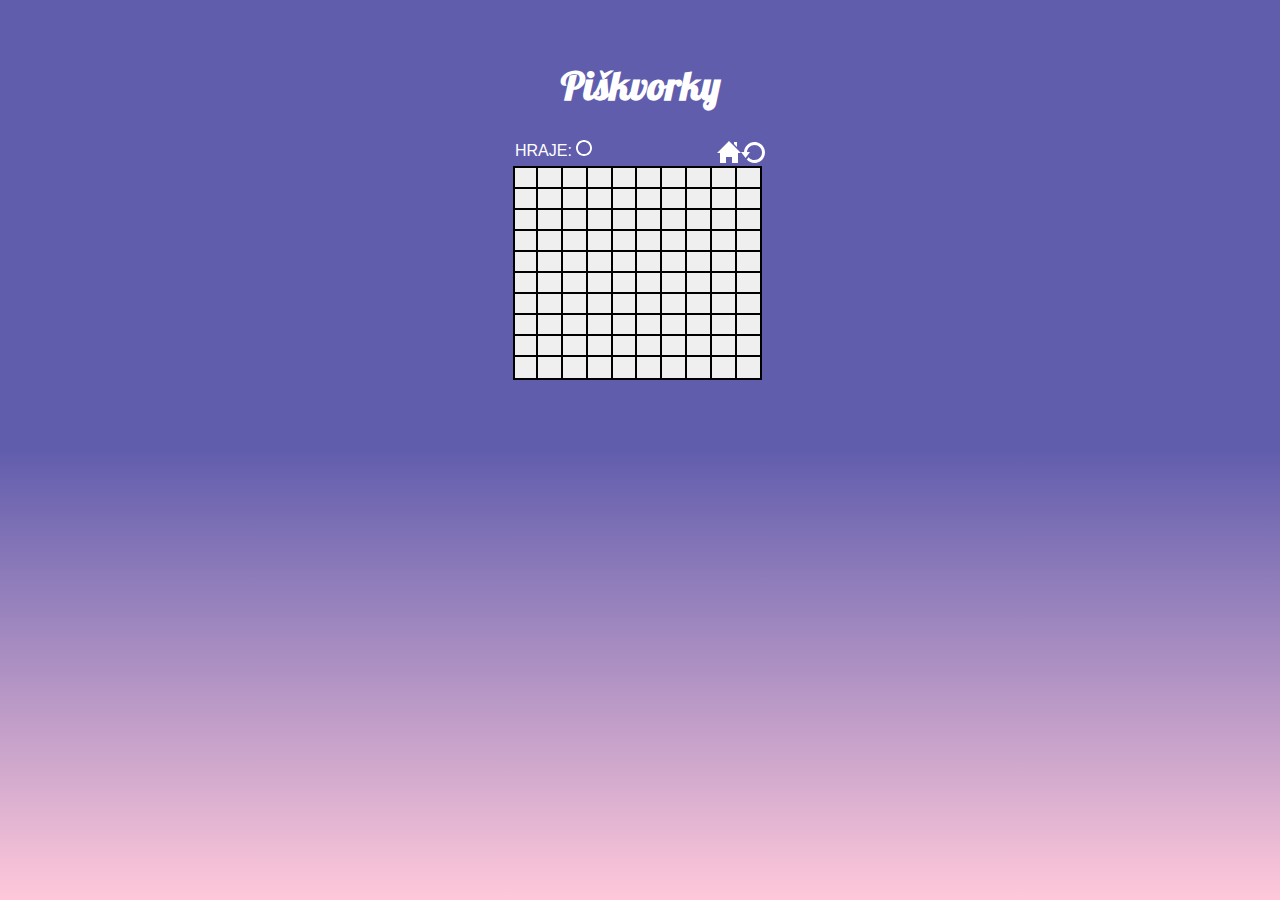
==== hra.html @ 640c9ea1 "adding style for game field" ====
<!DOCTYPE html>
<html lang="en">
  <head>
    <meta charset="UTF-8" />
    <meta http-equiv="X-UA-Compatible" content="IE=edge" />
    <meta name="viewport" content="width=device-width, initial-scale=1.0" />
    <title>Piškvorky</title>
    <link rel="stylesheet" href="style.css" />
  </head>
  <body class="container">
    <div class="game">
      <div class="game--heading"><h1>Piškvorky</h1></div>
      <div class="game--header">
        <div><p>HRAJE: <img class="icons" src="assets/circle.svg" alt=""></p></div>
        <div class="game--buttons">
          <a class="game--button__green" href="index.html"><img src="assets/home.svg" alt=""></a>
          <a class="game--button__blue" href="hra.html"><img src="assets/restart.svg" alt=""></a>
        </div>
      </div>
      <div class="game--array">
        <div class="game--fields">
          <button>&nbsp;</button>
          <button>&nbsp;</button>
          <button>&nbsp;</button>
          <button>&nbsp;</button>
          <button>&nbsp;</button>
          <button>&nbsp;</button>
          <button>&nbsp;</button>
          <button>&nbsp;</button>
          <button>&nbsp;</button>
          <button>&nbsp;</button>
        </div>
        <div class="game--fields">
          <button>&nbsp;</button>
          <button>&nbsp;</button>
          <button>&nbsp;</button>
          <button>&nbsp;</button>
          <button>&nbsp;</button>
          <button>&nbsp;</button>
          <button>&nbsp;</button>
          <button>&nbsp;</button>
          <button>&nbsp;</button>
          <button>&nbsp;</button>
        </div>
        <div class="game--fields">
          <button>&nbsp;</button>
          <button>&nbsp;</button>
          <button>&nbsp;</button>
          <button>&nbsp;</button>
          <button>&nbsp;</button>
          <button>&nbsp;</button>
          <button>&nbsp;</button>
          <button>&nbsp;</button>
          <button>&nbsp;</button>
          <button>&nbsp;</button>
        </div>
        <div class="game--fields">
          <button>&nbsp;</button>
          <button>&nbsp;</button>
          <button>&nbsp;</button>
          <button>&nbsp;</button>
          <button>&nbsp;</button>
          <button>&nbsp;</button>
          <button>&nbsp;</button>
          <button>&nbsp;</button>
          <button>&nbsp;</button>
          <button>&nbsp;</button>
        </div>
        <div class="game--fields">
          <button>&nbsp;</button>
          <button>&nbsp;</button>
          <button>&nbsp;</button>
          <button>&nbsp;</button>
          <button>&nbsp;</button>
          <button>&nbsp;</button>
          <button>&nbsp;</button>
          <button>&nbsp;</button>
          <button>&nbsp;</button>
          <button>&nbsp;</button>
        </div>
        <div class="game--fields">
          <button>&nbsp;</button>
          <button>&nbsp;</button>
          <button>&nbsp;</button>
          <button>&nbsp;</button>
          <button>&nbsp;</button>
          <button>&nbsp;</button>
          <button>&nbsp;</button>
          <button>&nbsp;</button>
          <button>&nbsp;</button>
          <button>&nbsp;</button>
        </div>
        <div class="game--fields">
          <button>&nbsp;</button>
          <button>&nbsp;</button>
          <button>&nbsp;</button>
          <button>&nbsp;</button>
          <button>&nbsp;</button>
          <button>&nbsp;</button>
          <button>&nbsp;</button>
          <button>&nbsp;</button>
          <button>&nbsp;</button>
          <button>&nbsp;</button>
        </div>
        <div class="game--fields">
          <button>&nbsp;</button>
          <button>&nbsp;</button>
          <button>&nbsp;</button>
          <button>&nbsp;</button>
          <button>&nbsp;</button>
          <button>&nbsp;</button>
          <button>&nbsp;</button>
          <button>&nbsp;</button>
          <button>&nbsp;</button>
          <button>&nbsp;</button>
        </div>
        <div class="game--fields">
          <button>&nbsp;</button>
          <button>&nbsp;</button>
          <button>&nbsp;</button>
          <button>&nbsp;</button>
          <button>&nbsp;</button>
          <button>&nbsp;</button>
          <button>&nbsp;</button>
          <button>&nbsp;</button>
          <button>&nbsp;</button>
          <button>&nbsp;</button>
        </div>
        <div class="game--fields">
          <button>&nbsp;</button>
          <button>&nbsp;</button>
          <button>&nbsp;</button>
          <button>&nbsp;</button>
          <button>&nbsp;</button>
          <button>&nbsp;</button>
          <button>&nbsp;</button>
          <button>&nbsp;</button>
          <button>&nbsp;</button>
          <button>&nbsp;</button>
        </div>
      </div>
    </div>
  </body>
</html>
---- style.css ----
*,
:after,
:before {
  box-sizing: border-box;
  margin: 0;
}

@font-face {
  font-family: heading;
  src: url(Lobster-Regular.ttf);
}

.container {
  display: flex;
  justify-content: center;
  background: linear-gradient(#615dad 50%, #ffc8da);
  background-attachment: fixed;
}

.content {
  display: flex;
  flex-direction: column;
  width: 400px;
  background-color: #283e50;
  border-radius: 10px 10px 0 0;
  margin-top: 30px;
  margin-bottom: 50px;
  color: #ffffff;
}

.content--image img {
  border-radius: 10px 10px 0 0;
}

.content--text {
  text-align: center;
  padding: 0 30px 30px;
  flex-basis: 250px;
}

.content--rules {
display: flex;
flex-direction: column;
flex-wrap: wrap;
align-items: center;
}

.content--rule {
  display: flex;
  justify-content: center;
  width: 100%;
}

.content--buttons {
  display: flex;
  flex-direction: column;
  text-align: center;
  font-family: Arial, Helvetica, sans-serif;
}

.content--button__green {
  padding: 20px 0;
  margin-top: 2px;
  background-color: #1fcca4;
  color: #ffffff;
  text-decoration: none;
}

.content--button__green:hover {
  background-color: #1cbb96;
}

.content--button__blue {
  padding: 20px 0;
  margin-top: 2px;
  background-color: #0197f6;
  color: #ffffff;
  text-decoration: none;
}

.content--button__blue:hover {
  background-color: #0090e9;
}

.icons {
  width: 1em;
  height: 1em;
  filter: invert();
}

.game {
  display: flex;
  flex-direction: column;
  align-items: center;
  width: 250px;
  background-color: transparent;
  margin-top: 30px;
  margin-bottom: 50px;
  color: #ffffff;
}

.game--header {
  display: flex;
  justify-content: space-between;
  width: 100%;
}

.game--buttons {
  display: flex;
  justify-content: right;
}

.game--array {
width: 100%;
}

.game--fields > button:nth-child(1) {
  border-left: 2px solid #000000;
  padding: 3px 8.6px;
}


h1 {
  font-family: heading;
  font-size: 40px;
  padding: 30px 0;
  text-align: center;
}

p {
  font-family: Arial, Helvetica, sans-serif;
}

li {
  font-family: Arial, Helvetica, sans-serif;
  text-align: left;
}

img {
  width: 100%;
}

figure {
  width: 90%;
  font-family: Arial, Helvetica, sans-serif;
  color: #ffffff;
}

figcaption {
  padding: 10px 0;
  text-align: center;
}

button {
  margin: -2px;
  padding: 3px 9.6px;
  border-right: 2px solid #000000;
  border-left: 0;
  border-top: 2px solid #000000;
  border-bottom: 2px solid #000000;
}

@media (min-width: 768px) {
  .content__wide {
    width: 600px;
  }
  .content--rules {
    flex-direction: row;
  }
  .content--rule {
    width: 50%;
  }
  figure {
    height: 100%;
    min-height: 366px;
  }
}

@media (min-width: 992px) {
  .content__wide {
    width: 500px;
  }
  .content--rules {
    flex-direction: row;
  }
  .content--rule {
    width: 50%;
  }
  figure {
    height: 100%;
    min-height: 339px;
  }
}
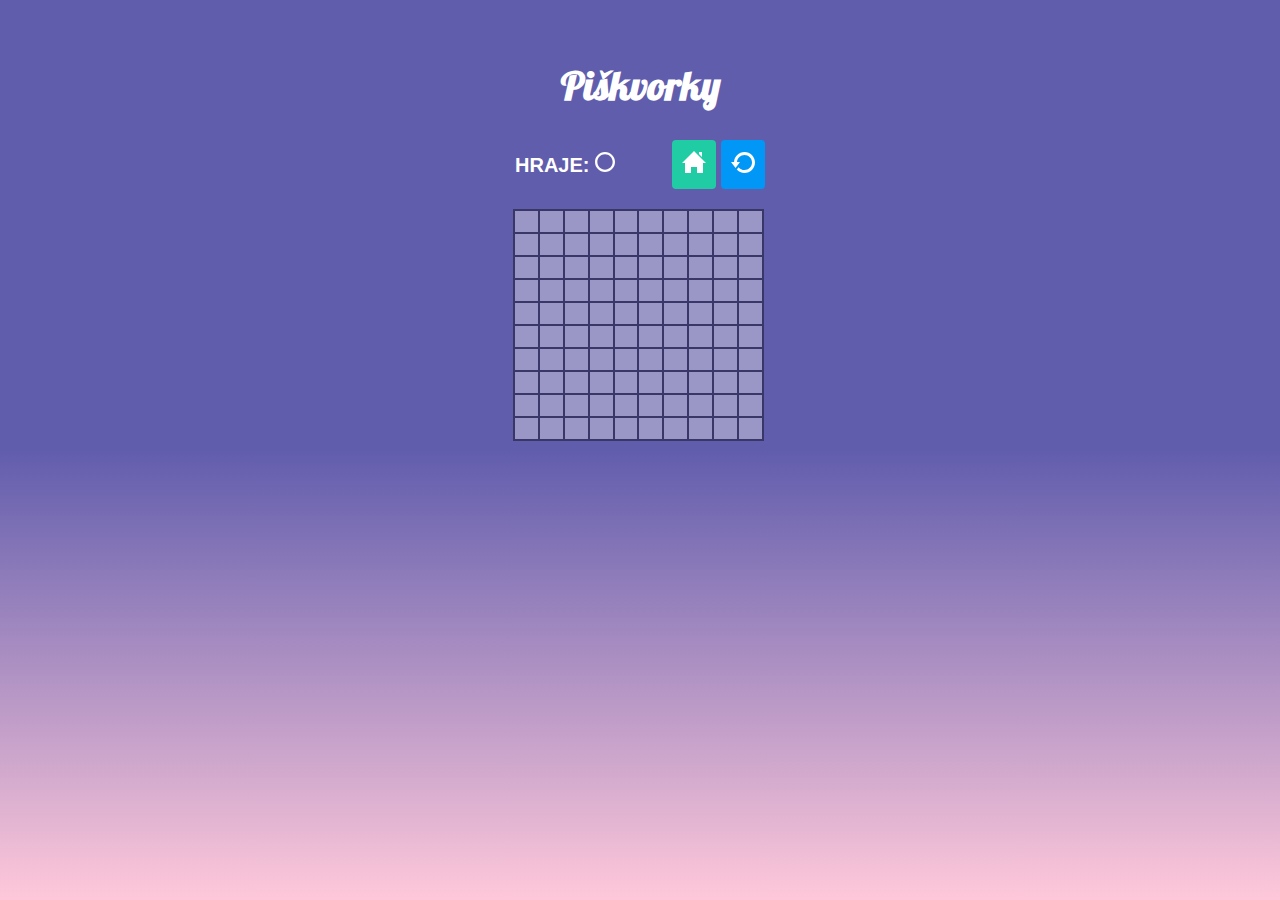
==== commit 5b071cab: "adding style for game--header flex box and home and restart button" ====
--- a/hra.html
+++ b/hra.html
@@ -11,7 +11,7 @@
     <div class="game">
       <div class="game--heading"><h1>Piškvorky</h1></div>
       <div class="game--header">
-        <div><p>HRAJE: <img class="icons" src="assets/circle.svg" alt=""></p></div>
+        <div><p><strong>HRAJE: </strong> <img class="icons" src="assets/circle.svg" alt=""></p></div>
         <div class="game--buttons">
           <a class="game--button__green" href="index.html"><img src="assets/home.svg" alt=""></a>
           <a class="game--button__blue" href="hra.html"><img src="assets/restart.svg" alt=""></a>
--- a/style.css
+++ b/style.css
@@ -102,7 +102,10 @@
 .game--header {
   display: flex;
   justify-content: space-between;
+  align-items: center;
   width: 100%;
+  font-size: 20px;
+  margin-bottom: 20px;
 }
 
 .game--buttons {
@@ -116,7 +119,35 @@
 
 .game--fields > button:nth-child(1) {
   border-left: 2px solid #000000;
-  padding: 3px 8.6px;
+}
+
+.game--fields:nth-child(10) > button {
+  border-bottom: 2px solid #000000;
+}
+
+.game--button__green {
+  padding: 10px;
+  margin-right: 5px;
+  background-color: #1fcca4;
+  color: #ffffff;
+  text-decoration: none;
+  border-radius: 4px;
+}
+
+.game--button__green:hover {
+  background-color: #1cbb96;
+}
+
+.game--button__blue {
+  padding: 10px;
+  background-color: #0197f6;
+  color: #ffffff;
+  text-decoration: none;
+  border-radius: 4px;
+}
+
+.game--button__blue:hover {
+  background-color: #0090e9;
 }
 
 
@@ -152,12 +183,13 @@
 }
 
 button {
-  margin: -2px;
+  margin: 0 -2px;
   padding: 3px 9.6px;
   border-right: 2px solid #000000;
   border-left: 0;
   border-top: 2px solid #000000;
-  border-bottom: 2px solid #000000;
+  opacity: 0.4;
+  border-bottom: 0;
 }
 
 @media (min-width: 768px) {
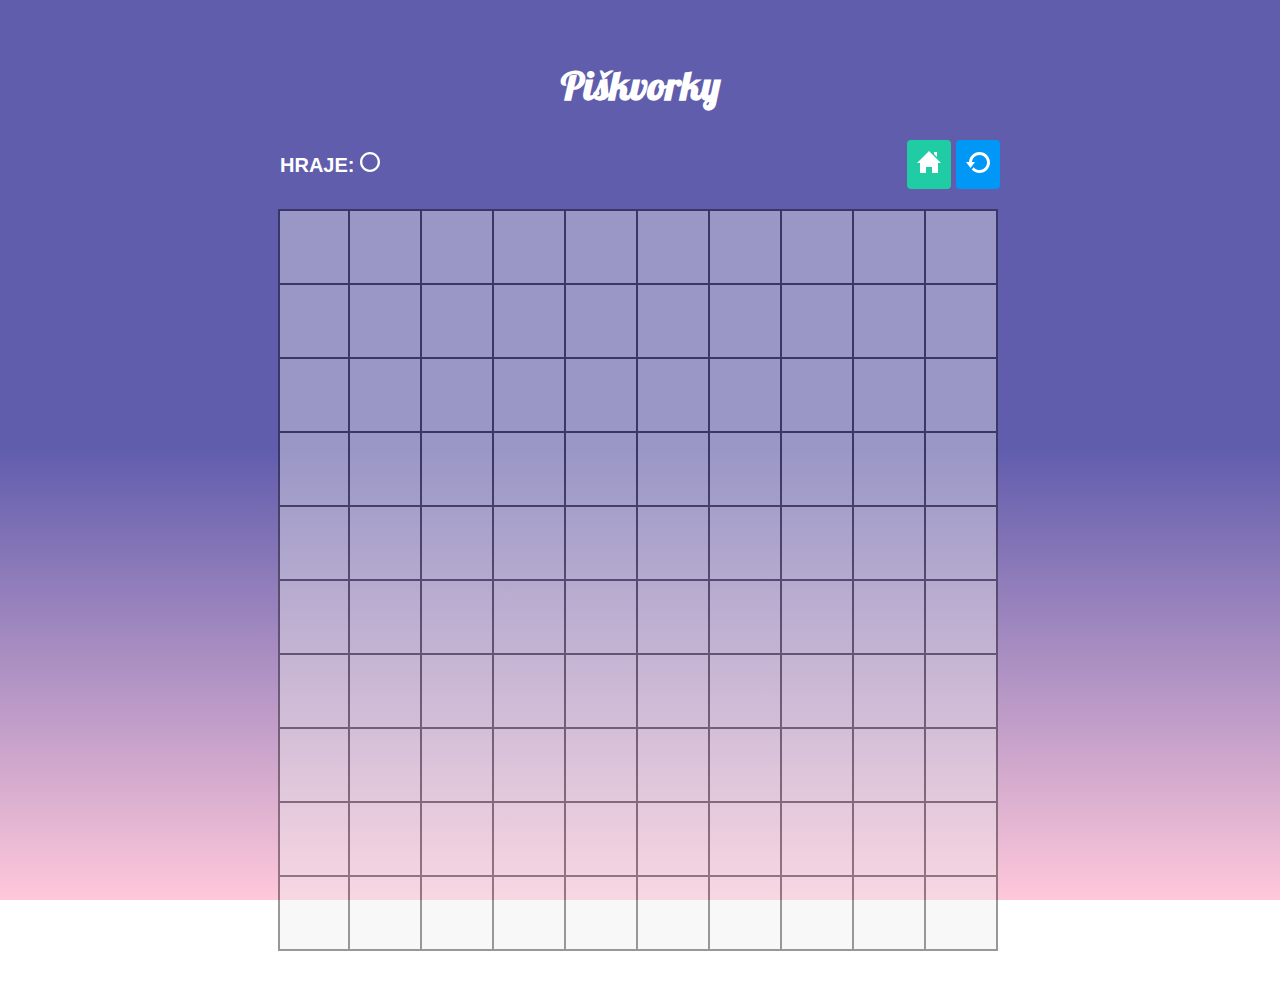
==== commit 90e37c89: "final corrections" ====
--- a/hra.html
+++ b/hra.html
@@ -9,16 +9,16 @@
   </head>
   <body class="container">
     <div class="game">
-      <div class="game--heading"><h1>Piškvorky</h1></div>
-      <div class="game--header">
+      <div class="game__heading"><h1>Piškvorky</h1></div>
+      <div class="game__header">
         <div><p><strong>HRAJE: </strong> <img class="icons" src="assets/circle.svg" alt=""></p></div>
-        <div class="game--buttons">
-          <a class="game--button__green" href="index.html"><img src="assets/home.svg" alt=""></a>
-          <a class="game--button__blue" href="hra.html"><img src="assets/restart.svg" alt=""></a>
+        <div class="game__buttons">
+          <a class="game__button--green" href="index.html"><img src="assets/home.svg" alt=""></a>
+          <a class="game__button--blue" href="hra.html"><img src="assets/restart.svg" alt=""></a>
         </div>
       </div>
-      <div class="game--array">
-        <div class="game--fields">
+      <div class="game__array">
+        <div class="game__fields">
           <button>&nbsp;</button>
           <button>&nbsp;</button>
           <button>&nbsp;</button>
@@ -30,7 +30,7 @@
           <button>&nbsp;</button>
           <button>&nbsp;</button>
         </div>
-        <div class="game--fields">
+        <div class="game__fields">
           <button>&nbsp;</button>
           <button>&nbsp;</button>
           <button>&nbsp;</button>
@@ -42,7 +42,7 @@
           <button>&nbsp;</button>
           <button>&nbsp;</button>
         </div>
-        <div class="game--fields">
+        <div class="game__fields">
           <button>&nbsp;</button>
           <button>&nbsp;</button>
           <button>&nbsp;</button>
@@ -54,7 +54,7 @@
           <button>&nbsp;</button>
           <button>&nbsp;</button>
         </div>
-        <div class="game--fields">
+        <div class="game__fields">
           <button>&nbsp;</button>
           <button>&nbsp;</button>
           <button>&nbsp;</button>
@@ -66,7 +66,7 @@
           <button>&nbsp;</button>
           <button>&nbsp;</button>
         </div>
-        <div class="game--fields">
+        <div class="game__fields">
           <button>&nbsp;</button>
           <button>&nbsp;</button>
           <button>&nbsp;</button>
@@ -78,7 +78,7 @@
           <button>&nbsp;</button>
           <button>&nbsp;</button>
         </div>
-        <div class="game--fields">
+        <div class="game__fields">
           <button>&nbsp;</button>
           <button>&nbsp;</button>
           <button>&nbsp;</button>
@@ -90,7 +90,7 @@
           <button>&nbsp;</button>
           <button>&nbsp;</button>
         </div>
-        <div class="game--fields">
+        <div class="game__fields">
           <button>&nbsp;</button>
           <button>&nbsp;</button>
           <button>&nbsp;</button>
@@ -102,7 +102,7 @@
           <button>&nbsp;</button>
           <button>&nbsp;</button>
         </div>
-        <div class="game--fields">
+        <div class="game__fields">
           <button>&nbsp;</button>
           <button>&nbsp;</button>
           <button>&nbsp;</button>
@@ -114,7 +114,7 @@
           <button>&nbsp;</button>
           <button>&nbsp;</button>
         </div>
-        <div class="game--fields">
+        <div class="game__fields">
           <button>&nbsp;</button>
           <button>&nbsp;</button>
           <button>&nbsp;</button>
@@ -126,7 +126,7 @@
           <button>&nbsp;</button>
           <button>&nbsp;</button>
         </div>
-        <div class="game--fields">
+        <div class="game__fields">
           <button>&nbsp;</button>
           <button>&nbsp;</button>
           <button>&nbsp;</button>
--- a/style.css
+++ b/style.css
@@ -20,7 +20,8 @@
 .content {
   display: flex;
   flex-direction: column;
-  width: 400px;
+  width: 60%;
+  min-width: 400px;
   background-color: #283e50;
   border-radius: 10px 10px 0 0;
   margin-top: 30px;
@@ -28,37 +29,38 @@
   color: #ffffff;
 }
 
-.content--image img {
+.content__image img {
   border-radius: 10px 10px 0 0;
 }
 
-.content--text {
+.content__text {
   text-align: center;
   padding: 0 30px 30px;
   flex-basis: 250px;
 }
 
-.content--rules {
+.content__rules {
 display: flex;
 flex-direction: column;
 flex-wrap: wrap;
 align-items: center;
-}
-
-.content--rule {
+justify-content: center
+}
+
+.content__rule {
   display: flex;
   justify-content: center;
   width: 100%;
 }
 
-.content--buttons {
+.content__buttons {
   display: flex;
   flex-direction: column;
   text-align: center;
   font-family: Arial, Helvetica, sans-serif;
 }
 
-.content--button__green {
+.content__button--green {
   padding: 20px 0;
   margin-top: 2px;
   background-color: #1fcca4;
@@ -66,11 +68,11 @@
   text-decoration: none;
 }
 
-.content--button__green:hover {
+.content__button--green:hover {
   background-color: #1cbb96;
 }
 
-.content--button__blue {
+.content__button--blue {
   padding: 20px 0;
   margin-top: 2px;
   background-color: #0197f6;
@@ -78,7 +80,7 @@
   text-decoration: none;
 }
 
-.content--button__blue:hover {
+.content__button--blue:hover {
   background-color: #0090e9;
 }
 
@@ -92,40 +94,44 @@
   display: flex;
   flex-direction: column;
   align-items: center;
-  width: 250px;
+  width: 60%;
+  max-width: 80vmin;
   background-color: transparent;
   margin-top: 30px;
   margin-bottom: 50px;
   color: #ffffff;
 }
 
-.game--header {
+.game__header {
   display: flex;
   justify-content: space-between;
   align-items: center;
+  min-width: 250px;
   width: 100%;
   font-size: 20px;
   margin-bottom: 20px;
 }
 
-.game--buttons {
+.game__buttons {
   display: flex;
   justify-content: right;
 }
 
-.game--array {
+.game__array {
 width: 100%;
-}
-
-.game--fields > button:nth-child(1) {
+min-width: 250px;
+}
+
+
+.game__fields > button:nth-child(1) {
   border-left: 2px solid #000000;
 }
 
-.game--fields:nth-child(10) > button {
+.game__fields:nth-child(10) > button {
   border-bottom: 2px solid #000000;
 }
 
-.game--button__green {
+.game__button--green {
   padding: 10px;
   margin-right: 5px;
   background-color: #1fcca4;
@@ -134,11 +140,11 @@
   border-radius: 4px;
 }
 
-.game--button__green:hover {
+.game__button--green:hover {
   background-color: #1cbb96;
 }
 
-.game--button__blue {
+.game__button--blue {
   padding: 10px;
   background-color: #0197f6;
   color: #ffffff;
@@ -146,7 +152,7 @@
   border-radius: 4px;
 }
 
-.game--button__blue:hover {
+.game__button--blue:hover {
   background-color: #0090e9;
 }
 
@@ -184,42 +190,50 @@
 
 button {
   margin: 0 -2px;
-  padding: 3px 9.6px;
   border-right: 2px solid #000000;
   border-left: 0;
   border-top: 2px solid #000000;
   opacity: 0.4;
   border-bottom: 0;
+  position: relative;
+  width: 10%;
+  height: 0;
+  padding: 0 0 10%;
+}
+
+button:hover {
+  cursor: pointer;
+  opacity: 0.6;
+}
+
+button:focus {
+  cursor: pointer;
+  opacity: 0.6;
 }
 
 @media (min-width: 768px) {
-  .content__wide {
-    width: 600px;
-  }
-  .content--rules {
+  .content {
+    width: 60%;
+  }
+  .content__rules {
     flex-direction: row;
-  }
-  .content--rule {
+    align-items: flex-start;
+  }
+  .content__rule {
     width: 50%;
   }
-  figure {
-    height: 100%;
-    min-height: 366px;
-  }
 }
 
 @media (min-width: 992px) {
-  .content__wide {
-    width: 500px;
-  }
-  .content--rules {
+  .content {
+    width: 80%;
+    max-width: 700px;
+  }
+  .content__rules {
     flex-direction: row;
-  }
-  .content--rule {
+    align-items: flex-start;
+  }
+  .content__rule {
     width: 50%;
   }
-  figure {
-    height: 100%;
-    min-height: 339px;
-  }
-}
+}
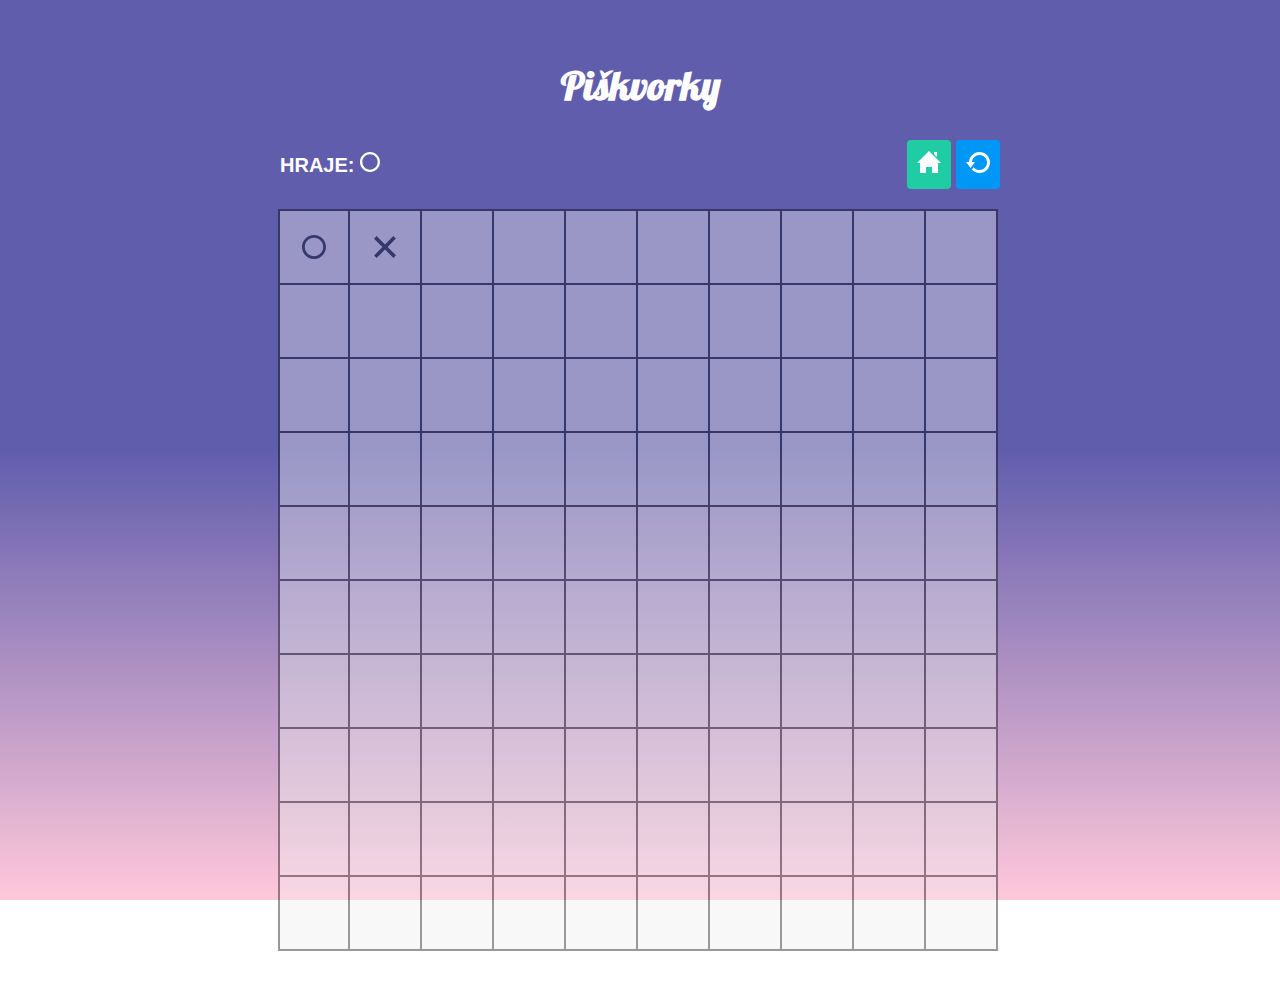
==== commit 96ce64fe: "adding css classes and styles for cliked buttons and testing" ====
--- a/hra.html
+++ b/hra.html
@@ -6,6 +6,7 @@
     <meta name="viewport" content="width=device-width, initial-scale=1.0" />
     <title>Piškvorky</title>
     <link rel="stylesheet" href="style.css" />
+    <script src="index.js" type="module"></script>
   </head>
   <body class="container">
     <div class="game">
@@ -19,124 +20,124 @@
       </div>
       <div class="game__array">
         <div class="game__fields">
-          <button>&nbsp;</button>
-          <button>&nbsp;</button>
-          <button>&nbsp;</button>
-          <button>&nbsp;</button>
-          <button>&nbsp;</button>
-          <button>&nbsp;</button>
-          <button>&nbsp;</button>
-          <button>&nbsp;</button>
-          <button>&nbsp;</button>
-          <button>&nbsp;</button>
+          <button class="game__fields--circle">&nbsp;</button>
+          <button class="game__fields--cross">&nbsp;</button>
+          <button class="game__fields--empty">&nbsp;</button>
+          <button class="game__fields--empty">&nbsp;</button>
+          <button class="game__fields--empty">&nbsp;</button>
+          <button class="game__fields--empty">&nbsp;</button>
+          <button class="game__fields--empty">&nbsp;</button>
+          <button class="game__fields--empty">&nbsp;</button>
+          <button class="game__fields--empty">&nbsp;</button>
+          <button class="game__fields--empty">&nbsp;</button>
         </div>
         <div class="game__fields">
-          <button>&nbsp;</button>
-          <button>&nbsp;</button>
-          <button>&nbsp;</button>
-          <button>&nbsp;</button>
-          <button>&nbsp;</button>
-          <button>&nbsp;</button>
-          <button>&nbsp;</button>
-          <button>&nbsp;</button>
-          <button>&nbsp;</button>
-          <button>&nbsp;</button>
+          <button class="game__fields--empty">&nbsp;</button>
+          <button class="game__fields--empty">&nbsp;</button>
+          <button class="game__fields--empty">&nbsp;</button>
+          <button class="game__fields--empty">&nbsp;</button>
+          <button class="game__fields--empty">&nbsp;</button>
+          <button class="game__fields--empty">&nbsp;</button>
+          <button class="game__fields--empty">&nbsp;</button>
+          <button class="game__fields--empty">&nbsp;</button>
+          <button class="game__fields--empty">&nbsp;</button>
+          <button class="game__fields--empty">&nbsp;</button>
         </div>
         <div class="game__fields">
-          <button>&nbsp;</button>
-          <button>&nbsp;</button>
-          <button>&nbsp;</button>
-          <button>&nbsp;</button>
-          <button>&nbsp;</button>
-          <button>&nbsp;</button>
-          <button>&nbsp;</button>
-          <button>&nbsp;</button>
-          <button>&nbsp;</button>
-          <button>&nbsp;</button>
+          <button class="game__fields--empty">&nbsp;</button>
+          <button class="game__fields--empty">&nbsp;</button>
+          <button class="game__fields--empty">&nbsp;</button>
+          <button class="game__fields--empty">&nbsp;</button>
+          <button class="game__fields--empty">&nbsp;</button>
+          <button class="game__fields--empty">&nbsp;</button>
+          <button class="game__fields--empty">&nbsp;</button>
+          <button class="game__fields--empty">&nbsp;</button>
+          <button class="game__fields--empty">&nbsp;</button>
+          <button class="game__fields--empty">&nbsp;</button>
         </div>
         <div class="game__fields">
-          <button>&nbsp;</button>
-          <button>&nbsp;</button>
-          <button>&nbsp;</button>
-          <button>&nbsp;</button>
-          <button>&nbsp;</button>
-          <button>&nbsp;</button>
-          <button>&nbsp;</button>
-          <button>&nbsp;</button>
-          <button>&nbsp;</button>
-          <button>&nbsp;</button>
+          <button class="game__fields--empty">&nbsp;</button>
+          <button class="game__fields--empty">&nbsp;</button>
+          <button class="game__fields--empty">&nbsp;</button>
+          <button class="game__fields--empty">&nbsp;</button>
+          <button class="game__fields--empty">&nbsp;</button>
+          <button class="game__fields--empty">&nbsp;</button>
+          <button class="game__fields--empty">&nbsp;</button>
+          <button class="game__fields--empty">&nbsp;</button>
+          <button class="game__fields--empty">&nbsp;</button>
+          <button class="game__fields--empty">&nbsp;</button>
         </div>
         <div class="game__fields">
-          <button>&nbsp;</button>
-          <button>&nbsp;</button>
-          <button>&nbsp;</button>
-          <button>&nbsp;</button>
-          <button>&nbsp;</button>
-          <button>&nbsp;</button>
-          <button>&nbsp;</button>
-          <button>&nbsp;</button>
-          <button>&nbsp;</button>
-          <button>&nbsp;</button>
+          <button class="game__fields--empty">&nbsp;</button>
+          <button class="game__fields--empty">&nbsp;</button>
+          <button class="game__fields--empty">&nbsp;</button>
+          <button class="game__fields--empty">&nbsp;</button>
+          <button class="game__fields--empty">&nbsp;</button>
+          <button class="game__fields--empty">&nbsp;</button>
+          <button class="game__fields--empty">&nbsp;</button>
+          <button class="game__fields--empty">&nbsp;</button>
+          <button class="game__fields--empty">&nbsp;</button>
+          <button class="game__fields--empty">&nbsp;</button>
         </div>
         <div class="game__fields">
-          <button>&nbsp;</button>
-          <button>&nbsp;</button>
-          <button>&nbsp;</button>
-          <button>&nbsp;</button>
-          <button>&nbsp;</button>
-          <button>&nbsp;</button>
-          <button>&nbsp;</button>
-          <button>&nbsp;</button>
-          <button>&nbsp;</button>
-          <button>&nbsp;</button>
+          <button class="game__fields--empty">&nbsp;</button>
+          <button class="game__fields--empty">&nbsp;</button>
+          <button class="game__fields--empty">&nbsp;</button>
+          <button class="game__fields--empty">&nbsp;</button>
+          <button class="game__fields--empty">&nbsp;</button>
+          <button class="game__fields--empty">&nbsp;</button>
+          <button class="game__fields--empty">&nbsp;</button>
+          <button class="game__fields--empty">&nbsp;</button>
+          <button class="game__fields--empty">&nbsp;</button>
+          <button class="game__fields--empty">&nbsp;</button>
         </div>
         <div class="game__fields">
-          <button>&nbsp;</button>
-          <button>&nbsp;</button>
-          <button>&nbsp;</button>
-          <button>&nbsp;</button>
-          <button>&nbsp;</button>
-          <button>&nbsp;</button>
-          <button>&nbsp;</button>
-          <button>&nbsp;</button>
-          <button>&nbsp;</button>
-          <button>&nbsp;</button>
+          <button class="game__fields--empty">&nbsp;</button>
+          <button class="game__fields--empty">&nbsp;</button>
+          <button class="game__fields--empty">&nbsp;</button>
+          <button class="game__fields--empty">&nbsp;</button>
+          <button class="game__fields--empty">&nbsp;</button>
+          <button class="game__fields--empty">&nbsp;</button>
+          <button class="game__fields--empty">&nbsp;</button>
+          <button class="game__fields--empty">&nbsp;</button>
+          <button class="game__fields--empty">&nbsp;</button>
+          <button class="game__fields--empty">&nbsp;</button>
         </div>
         <div class="game__fields">
-          <button>&nbsp;</button>
-          <button>&nbsp;</button>
-          <button>&nbsp;</button>
-          <button>&nbsp;</button>
-          <button>&nbsp;</button>
-          <button>&nbsp;</button>
-          <button>&nbsp;</button>
-          <button>&nbsp;</button>
-          <button>&nbsp;</button>
-          <button>&nbsp;</button>
+          <button class="game__fields--empty">&nbsp;</button>
+          <button class="game__fields--empty">&nbsp;</button>
+          <button class="game__fields--empty">&nbsp;</button>
+          <button class="game__fields--empty">&nbsp;</button>
+          <button class="game__fields--empty">&nbsp;</button>
+          <button class="game__fields--empty">&nbsp;</button>
+          <button class="game__fields--empty">&nbsp;</button>
+          <button class="game__fields--empty">&nbsp;</button>
+          <button class="game__fields--empty">&nbsp;</button>
+          <button class="game__fields--empty">&nbsp;</button>
         </div>
         <div class="game__fields">
-          <button>&nbsp;</button>
-          <button>&nbsp;</button>
-          <button>&nbsp;</button>
-          <button>&nbsp;</button>
-          <button>&nbsp;</button>
-          <button>&nbsp;</button>
-          <button>&nbsp;</button>
-          <button>&nbsp;</button>
-          <button>&nbsp;</button>
-          <button>&nbsp;</button>
+          <button class="game__fields--empty">&nbsp;</button>
+          <button class="game__fields--empty">&nbsp;</button>
+          <button class="game__fields--empty">&nbsp;</button>
+          <button class="game__fields--empty">&nbsp;</button>
+          <button class="game__fields--empty">&nbsp;</button>
+          <button class="game__fields--empty">&nbsp;</button>
+          <button class="game__fields--empty">&nbsp;</button>
+          <button class="game__fields--empty">&nbsp;</button>
+          <button class="game__fields--empty">&nbsp;</button>
+          <button class="game__fields--empty">&nbsp;</button>
         </div>
         <div class="game__fields">
-          <button>&nbsp;</button>
-          <button>&nbsp;</button>
-          <button>&nbsp;</button>
-          <button>&nbsp;</button>
-          <button>&nbsp;</button>
-          <button>&nbsp;</button>
-          <button>&nbsp;</button>
-          <button>&nbsp;</button>
-          <button>&nbsp;</button>
-          <button>&nbsp;</button>
+          <button class="game__fields--empty">&nbsp;</button>
+          <button class="game__fields--empty">&nbsp;</button>
+          <button class="game__fields--empty">&nbsp;</button>
+          <button class="game__fields--empty">&nbsp;</button>
+          <button class="game__fields--empty">&nbsp;</button>
+          <button class="game__fields--empty">&nbsp;</button>
+          <button class="game__fields--empty">&nbsp;</button>
+          <button class="game__fields--empty">&nbsp;</button>
+          <button class="game__fields--empty">&nbsp;</button>
+          <button class="game__fields--empty">&nbsp;</button>
         </div>
       </div>
     </div>
--- a/style.css
+++ b/style.css
@@ -188,7 +188,7 @@
   text-align: center;
 }
 
-button {
+.game__fields--empty {
   margin: 0 -2px;
   border-right: 2px solid #000000;
   border-left: 0;
@@ -201,6 +201,38 @@
   padding: 0 0 10%;
 }
 
+.game__fields--circle {
+  margin: 0 -2px;
+  border-right: 2px solid #000000;
+  border-left: 0;
+  border-top: 2px solid #000000;
+  opacity: 0.4;
+  border-bottom: 0;
+  position: relative;
+  width: 10%;
+  height: 0;
+  padding: 0 0 10%;
+  background-image: url("assets/circle.svg");
+  background-repeat: no-repeat;
+  background-position: center;
+}
+
+.game__fields--cross {
+  margin: 0 -2px;
+  border-right: 2px solid #000000;
+  border-left: 0;
+  border-top: 2px solid #000000;
+  opacity: 0.4;
+  border-bottom: 0;
+  position: relative;
+  width: 10%;
+  height: 0;
+  padding: 0 0 10%;
+  background-image: url("assets/cross.svg");
+  background-repeat: no-repeat;
+  background-position: center;
+}
+
 button:hover {
   cursor: pointer;
   opacity: 0.6;
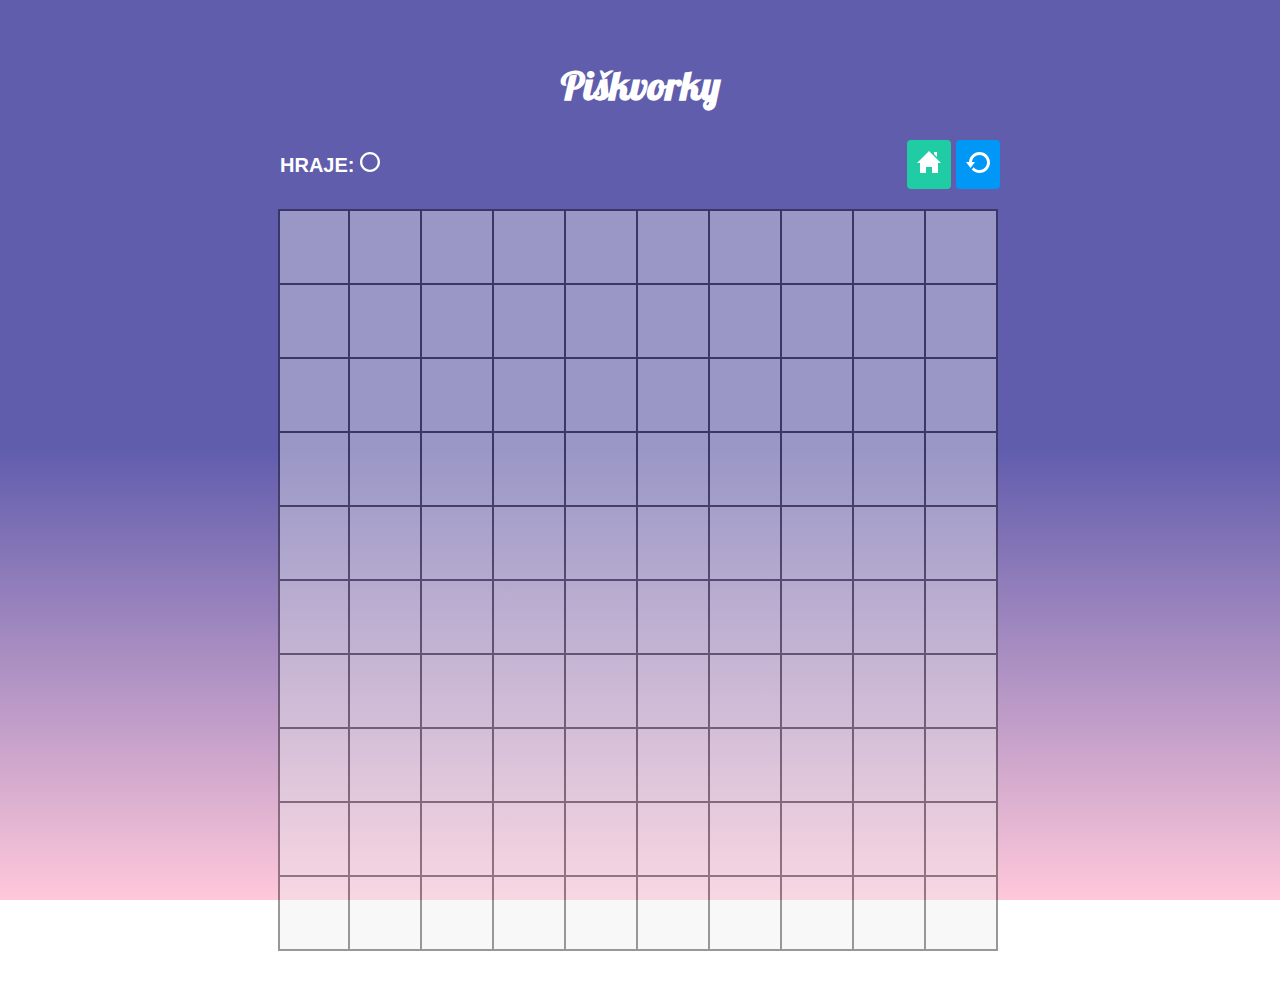
==== commit af71fb07: "setting js functions" ====
--- a/hra.html
+++ b/hra.html
@@ -12,7 +12,7 @@
     <div class="game">
       <div class="game__heading"><h1>Piškvorky</h1></div>
       <div class="game__header">
-        <div><p><strong>HRAJE: </strong> <img class="icons" src="assets/circle.svg" alt=""></p></div>
+        <div><p><strong>HRAJE: </strong> <img id="player" class="icons" src="assets/circle.svg" alt=""></p></div>
         <div class="game__buttons">
           <a class="game__button--green" href="index.html"><img src="assets/home.svg" alt=""></a>
           <a class="game__button--blue" href="hra.html"><img src="assets/restart.svg" alt=""></a>
@@ -20,8 +20,8 @@
       </div>
       <div class="game__array">
         <div class="game__fields">
-          <button class="game__fields--circle">&nbsp;</button>
-          <button class="game__fields--cross">&nbsp;</button>
+          <button class="game__fields--empty">&nbsp;</button>
+          <button class="game__fields--empty">&nbsp;</button>
           <button class="game__fields--empty">&nbsp;</button>
           <button class="game__fields--empty">&nbsp;</button>
           <button class="game__fields--empty">&nbsp;</button>
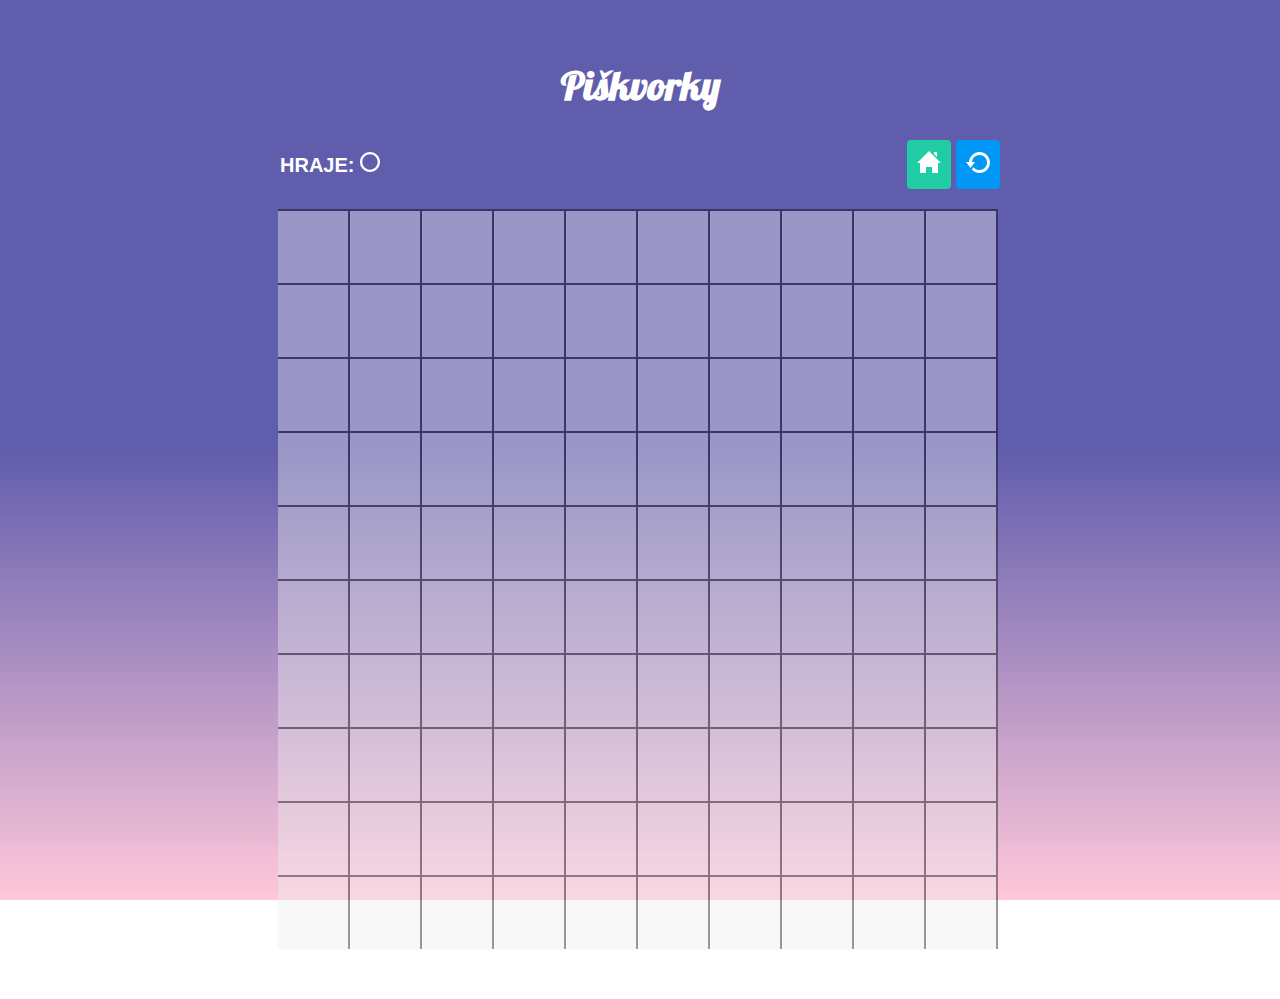
==== commit dae39e41: "changing class names" ====
--- a/hra.html
+++ b/hra.html
@@ -20,124 +20,124 @@
       </div>
       <div class="game__array">
         <div class="game__fields">
-          <button class="game__fields--empty">&nbsp;</button>
-          <button class="game__fields--empty">&nbsp;</button>
-          <button class="game__fields--empty">&nbsp;</button>
-          <button class="game__fields--empty">&nbsp;</button>
-          <button class="game__fields--empty">&nbsp;</button>
-          <button class="game__fields--empty">&nbsp;</button>
-          <button class="game__fields--empty">&nbsp;</button>
-          <button class="game__fields--empty">&nbsp;</button>
-          <button class="game__fields--empty">&nbsp;</button>
-          <button class="game__fields--empty">&nbsp;</button>
+          <button class="game__field">&nbsp;</button>
+          <button class="game__field">&nbsp;</button>
+          <button class="game__field">&nbsp;</button>
+          <button class="game__field">&nbsp;</button>
+          <button class="game__field">&nbsp;</button>
+          <button class="game__field">&nbsp;</button>
+          <button class="game__field">&nbsp;</button>
+          <button class="game__field">&nbsp;</button>
+          <button class="game__field">&nbsp;</button>
+          <button class="game__field">&nbsp;</button>
         </div>
         <div class="game__fields">
-          <button class="game__fields--empty">&nbsp;</button>
-          <button class="game__fields--empty">&nbsp;</button>
-          <button class="game__fields--empty">&nbsp;</button>
-          <button class="game__fields--empty">&nbsp;</button>
-          <button class="game__fields--empty">&nbsp;</button>
-          <button class="game__fields--empty">&nbsp;</button>
-          <button class="game__fields--empty">&nbsp;</button>
-          <button class="game__fields--empty">&nbsp;</button>
-          <button class="game__fields--empty">&nbsp;</button>
-          <button class="game__fields--empty">&nbsp;</button>
+          <button class="game__field">&nbsp;</button>
+          <button class="game__field">&nbsp;</button>
+          <button class="game__field">&nbsp;</button>
+          <button class="game__field">&nbsp;</button>
+          <button class="game__field">&nbsp;</button>
+          <button class="game__field">&nbsp;</button>
+          <button class="game__field">&nbsp;</button>
+          <button class="game__field">&nbsp;</button>
+          <button class="game__field">&nbsp;</button>
+          <button class="game__field">&nbsp;</button>
         </div>
         <div class="game__fields">
-          <button class="game__fields--empty">&nbsp;</button>
-          <button class="game__fields--empty">&nbsp;</button>
-          <button class="game__fields--empty">&nbsp;</button>
-          <button class="game__fields--empty">&nbsp;</button>
-          <button class="game__fields--empty">&nbsp;</button>
-          <button class="game__fields--empty">&nbsp;</button>
-          <button class="game__fields--empty">&nbsp;</button>
-          <button class="game__fields--empty">&nbsp;</button>
-          <button class="game__fields--empty">&nbsp;</button>
-          <button class="game__fields--empty">&nbsp;</button>
+          <button class="game__field">&nbsp;</button>
+          <button class="game__field">&nbsp;</button>
+          <button class="game__field">&nbsp;</button>
+          <button class="game__field">&nbsp;</button>
+          <button class="game__field">&nbsp;</button>
+          <button class="game__field">&nbsp;</button>
+          <button class="game__field">&nbsp;</button>
+          <button class="game__field">&nbsp;</button>
+          <button class="game__field">&nbsp;</button>
+          <button class="game__field">&nbsp;</button>
         </div>
         <div class="game__fields">
-          <button class="game__fields--empty">&nbsp;</button>
-          <button class="game__fields--empty">&nbsp;</button>
-          <button class="game__fields--empty">&nbsp;</button>
-          <button class="game__fields--empty">&nbsp;</button>
-          <button class="game__fields--empty">&nbsp;</button>
-          <button class="game__fields--empty">&nbsp;</button>
-          <button class="game__fields--empty">&nbsp;</button>
-          <button class="game__fields--empty">&nbsp;</button>
-          <button class="game__fields--empty">&nbsp;</button>
-          <button class="game__fields--empty">&nbsp;</button>
+          <button class="game__field">&nbsp;</button>
+          <button class="game__field">&nbsp;</button>
+          <button class="game__field">&nbsp;</button>
+          <button class="game__field">&nbsp;</button>
+          <button class="game__field">&nbsp;</button>
+          <button class="game__field">&nbsp;</button>
+          <button class="game__field">&nbsp;</button>
+          <button class="game__field">&nbsp;</button>
+          <button class="game__field">&nbsp;</button>
+          <button class="game__field">&nbsp;</button>
         </div>
         <div class="game__fields">
-          <button class="game__fields--empty">&nbsp;</button>
-          <button class="game__fields--empty">&nbsp;</button>
-          <button class="game__fields--empty">&nbsp;</button>
-          <button class="game__fields--empty">&nbsp;</button>
-          <button class="game__fields--empty">&nbsp;</button>
-          <button class="game__fields--empty">&nbsp;</button>
-          <button class="game__fields--empty">&nbsp;</button>
-          <button class="game__fields--empty">&nbsp;</button>
-          <button class="game__fields--empty">&nbsp;</button>
-          <button class="game__fields--empty">&nbsp;</button>
+          <button class="game__field">&nbsp;</button>
+          <button class="game__field">&nbsp;</button>
+          <button class="game__field">&nbsp;</button>
+          <button class="game__field">&nbsp;</button>
+          <button class="game__field">&nbsp;</button>
+          <button class="game__field">&nbsp;</button>
+          <button class="game__field">&nbsp;</button>
+          <button class="game__field">&nbsp;</button>
+          <button class="game__field">&nbsp;</button>
+          <button class="game__field">&nbsp;</button>
         </div>
         <div class="game__fields">
-          <button class="game__fields--empty">&nbsp;</button>
-          <button class="game__fields--empty">&nbsp;</button>
-          <button class="game__fields--empty">&nbsp;</button>
-          <button class="game__fields--empty">&nbsp;</button>
-          <button class="game__fields--empty">&nbsp;</button>
-          <button class="game__fields--empty">&nbsp;</button>
-          <button class="game__fields--empty">&nbsp;</button>
-          <button class="game__fields--empty">&nbsp;</button>
-          <button class="game__fields--empty">&nbsp;</button>
-          <button class="game__fields--empty">&nbsp;</button>
+          <button class="game__field">&nbsp;</button>
+          <button class="game__field">&nbsp;</button>
+          <button class="game__field">&nbsp;</button>
+          <button class="game__field">&nbsp;</button>
+          <button class="game__field">&nbsp;</button>
+          <button class="game__field">&nbsp;</button>
+          <button class="game__field">&nbsp;</button>
+          <button class="game__field">&nbsp;</button>
+          <button class="game__field">&nbsp;</button>
+          <button class="game__field">&nbsp;</button>
         </div>
         <div class="game__fields">
-          <button class="game__fields--empty">&nbsp;</button>
-          <button class="game__fields--empty">&nbsp;</button>
-          <button class="game__fields--empty">&nbsp;</button>
-          <button class="game__fields--empty">&nbsp;</button>
-          <button class="game__fields--empty">&nbsp;</button>
-          <button class="game__fields--empty">&nbsp;</button>
-          <button class="game__fields--empty">&nbsp;</button>
-          <button class="game__fields--empty">&nbsp;</button>
-          <button class="game__fields--empty">&nbsp;</button>
-          <button class="game__fields--empty">&nbsp;</button>
+          <button class="game__field">&nbsp;</button>
+          <button class="game__field">&nbsp;</button>
+          <button class="game__field">&nbsp;</button>
+          <button class="game__field">&nbsp;</button>
+          <button class="game__field">&nbsp;</button>
+          <button class="game__field">&nbsp;</button>
+          <button class="game__field">&nbsp;</button>
+          <button class="game__field">&nbsp;</button>
+          <button class="game__field">&nbsp;</button>
+          <button class="game__field">&nbsp;</button>
         </div>
         <div class="game__fields">
-          <button class="game__fields--empty">&nbsp;</button>
-          <button class="game__fields--empty">&nbsp;</button>
-          <button class="game__fields--empty">&nbsp;</button>
-          <button class="game__fields--empty">&nbsp;</button>
-          <button class="game__fields--empty">&nbsp;</button>
-          <button class="game__fields--empty">&nbsp;</button>
-          <button class="game__fields--empty">&nbsp;</button>
-          <button class="game__fields--empty">&nbsp;</button>
-          <button class="game__fields--empty">&nbsp;</button>
-          <button class="game__fields--empty">&nbsp;</button>
+          <button class="game__field">&nbsp;</button>
+          <button class="game__field">&nbsp;</button>
+          <button class="game__field">&nbsp;</button>
+          <button class="game__field">&nbsp;</button>
+          <button class="game__field">&nbsp;</button>
+          <button class="game__field">&nbsp;</button>
+          <button class="game__field">&nbsp;</button>
+          <button class="game__field">&nbsp;</button>
+          <button class="game__field">&nbsp;</button>
+          <button class="game__field">&nbsp;</button>
         </div>
         <div class="game__fields">
-          <button class="game__fields--empty">&nbsp;</button>
-          <button class="game__fields--empty">&nbsp;</button>
-          <button class="game__fields--empty">&nbsp;</button>
-          <button class="game__fields--empty">&nbsp;</button>
-          <button class="game__fields--empty">&nbsp;</button>
-          <button class="game__fields--empty">&nbsp;</button>
-          <button class="game__fields--empty">&nbsp;</button>
-          <button class="game__fields--empty">&nbsp;</button>
-          <button class="game__fields--empty">&nbsp;</button>
-          <button class="game__fields--empty">&nbsp;</button>
+          <button class="game__field">&nbsp;</button>
+          <button class="game__field">&nbsp;</button>
+          <button class="game__field">&nbsp;</button>
+          <button class="game__field">&nbsp;</button>
+          <button class="game__field">&nbsp;</button>
+          <button class="game__field">&nbsp;</button>
+          <button class="game__field">&nbsp;</button>
+          <button class="game__field">&nbsp;</button>
+          <button class="game__field">&nbsp;</button>
+          <button class="game__field">&nbsp;</button>
         </div>
         <div class="game__fields">
-          <button class="game__fields--empty">&nbsp;</button>
-          <button class="game__fields--empty">&nbsp;</button>
-          <button class="game__fields--empty">&nbsp;</button>
-          <button class="game__fields--empty">&nbsp;</button>
-          <button class="game__fields--empty">&nbsp;</button>
-          <button class="game__fields--empty">&nbsp;</button>
-          <button class="game__fields--empty">&nbsp;</button>
-          <button class="game__fields--empty">&nbsp;</button>
-          <button class="game__fields--empty">&nbsp;</button>
-          <button class="game__fields--empty">&nbsp;</button>
+          <button class="game__field">&nbsp;</button>
+          <button class="game__field">&nbsp;</button>
+          <button class="game__field">&nbsp;</button>
+          <button class="game__field">&nbsp;</button>
+          <button class="game__field">&nbsp;</button>
+          <button class="game__field">&nbsp;</button>
+          <button class="game__field">&nbsp;</button>
+          <button class="game__field">&nbsp;</button>
+          <button class="game__field">&nbsp;</button>
+          <button class="game__field">&nbsp;</button>
         </div>
       </div>
     </div>
--- a/style.css
+++ b/style.css
@@ -123,11 +123,11 @@
 }
 
 
-.game__fields > button:nth-child(1) {
+.game__field > button:nth-child(1) {
   border-left: 2px solid #000000;
 }
 
-.game__fields:nth-child(10) > button {
+.game__field:nth-child(10) > button {
   border-bottom: 2px solid #000000;
 }
 
@@ -188,7 +188,7 @@
   text-align: center;
 }
 
-.game__fields--empty {
+.game__field {
   margin: 0 -2px;
   border-right: 2px solid #000000;
   border-left: 0;
@@ -201,12 +201,13 @@
   padding: 0 0 10%;
 }
 
-.game__fields--circle {
+
+.game__field--circle {
   margin: 0 -2px;
   border-right: 2px solid #000000;
   border-left: 0;
   border-top: 2px solid #000000;
-  opacity: 0.4;
+  opacity: 1;
   border-bottom: 0;
   position: relative;
   width: 10%;
@@ -215,14 +216,15 @@
   background-image: url("assets/circle.svg");
   background-repeat: no-repeat;
   background-position: center;
-}
-
-.game__fields--cross {
+  border-radius: 3px;
+}
+
+.game__field--cross {
   margin: 0 -2px;
   border-right: 2px solid #000000;
   border-left: 0;
   border-top: 2px solid #000000;
-  opacity: 0.4;
+  opacity: 1;
   border-bottom: 0;
   position: relative;
   width: 10%;
@@ -231,6 +233,7 @@
   background-image: url("assets/cross.svg");
   background-repeat: no-repeat;
   background-position: center;
+  border-radius: 3px;
 }
 
 button:hover {
